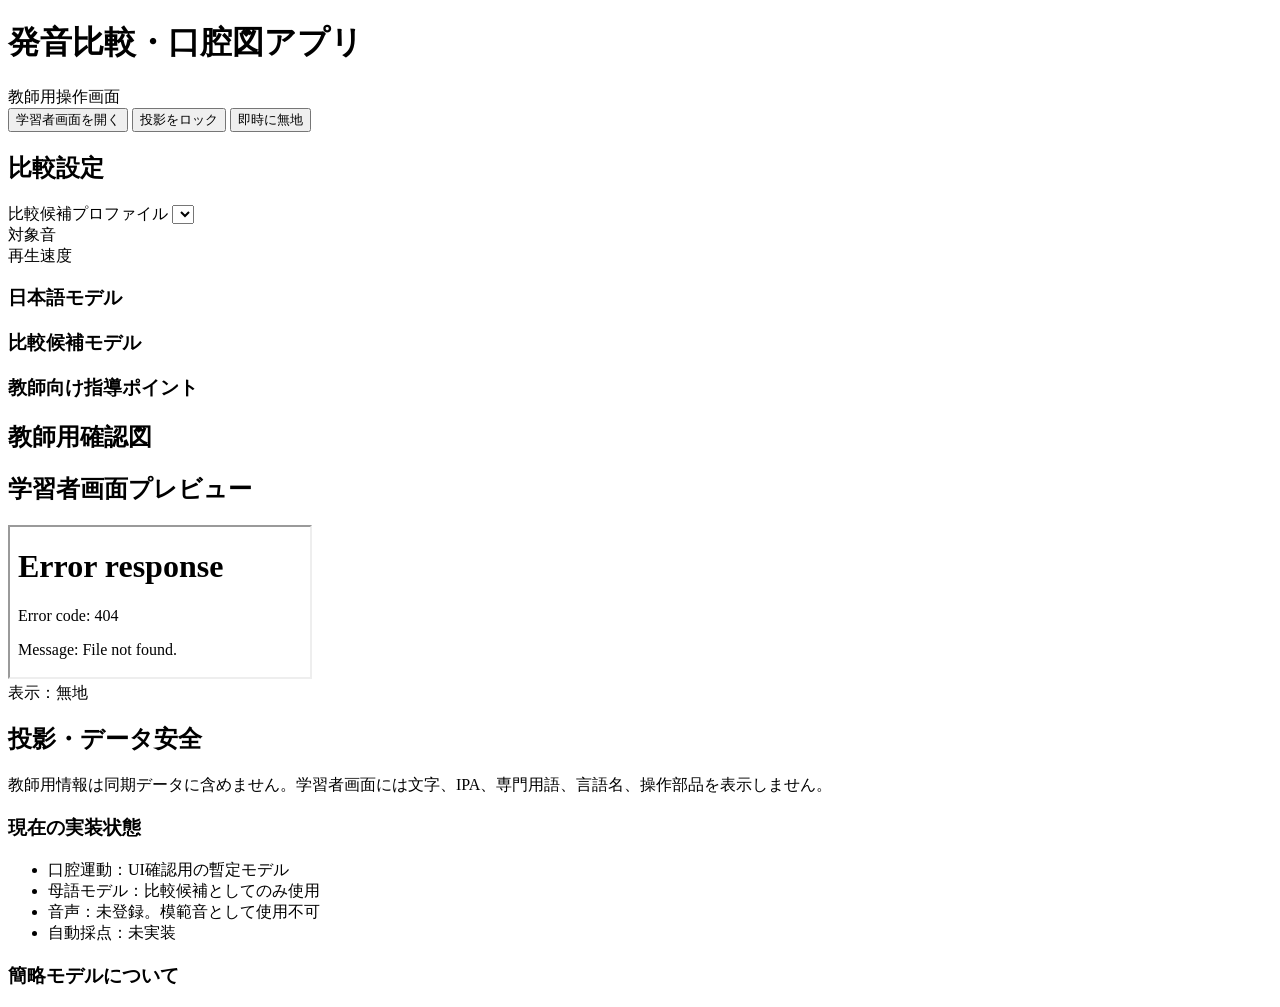
==== site/index.html @ e9795481 "feat: add teacher control screen" ====
<!doctype html>
<html lang="ja">
<head>
  <meta charset="utf-8">
  <meta name="viewport" content="width=device-width, initial-scale=1">
  <meta name="description" content="教師提示用・発音比較口腔図アプリ MVP">
  <title>発音比較・口腔図アプリ｜教師用</title>
  <link rel="stylesheet" href="assets/styles.css">
</head>
<body>
  <div class="teacher-app">
    <header class="teacher-header">
      <div>
        <h1>発音比較・口腔図アプリ</h1>
        <div class="version" id="versionLabel">教師用操作画面</div>
      </div>
      <div class="header-actions">
        <button type="button" class="secondary-button" id="openLearnerButton">学習者画面を開く</button>
        <button type="button" class="secondary-button lock-button" id="lockButton">投影をロック</button>
        <button type="button" class="danger-button" id="blankButton">即時に無地</button>
      </div>
    </header>

    <main class="teacher-main">
      <section class="panel left-column" aria-labelledby="settingsTitle">
        <h2 class="panel-title" id="settingsTitle">比較設定</h2>
        <div class="panel-body">
          <div class="field">
            <label for="profileSelect">比較候補プロファイル</label>
            <select id="profileSelect"></select>
          </div>

          <div class="field">
            <span class="field-label">対象音</span>
            <div class="sound-tabs" id="soundTabs"></div>
          </div>

          <div class="field">
            <span class="field-label">再生速度</span>
            <div class="speed-tabs" id="speedTabs"></div>
          </div>

          <div class="notice" id="profileWarning"></div>

          <div class="info-section">
            <h3>日本語モデル</h3>
            <dl class="info-grid" id="japaneseInfo"></dl>
          </div>

          <div class="info-section">
            <h3>比較候補モデル</h3>
            <dl class="info-grid" id="candidateInfo"></dl>
          </div>

          <div class="info-section">
            <h3>教師向け指導ポイント</h3>
            <ul id="coachingList"></ul>
          </div>

          <div class="status-row">
            <span class="badge warning" id="statusBadge"></span>
            <span class="badge" id="confidenceBadge"></span>
          </div>
        </div>
      </section>

      <section class="panel stage-panel" aria-labelledby="stageTitle">
        <h2 class="panel-title" id="stageTitle">教師用確認図</h2>
        <div class="teacher-stage">
          <div class="mouth-stage" id="teacherMouth"></div>
        </div>
        <div class="teacher-controls">
          <div class="scene-grid" id="sceneGrid"></div>
        </div>
      </section>

      <div class="right-column">
        <section class="panel" aria-labelledby="previewTitle">
          <h2 class="panel-title" id="previewTitle">学習者画面プレビュー</h2>
          <div class="panel-body">
            <div class="preview-wrap">
              <iframe class="preview-frame" id="previewFrame" src="learner.html?preview=1" title="学習者画面プレビュー"></iframe>
            </div>
            <div class="preview-status" id="previewStatus">表示：無地</div>
          </div>
        </section>

        <section class="panel" aria-labelledby="safetyTitle">
          <h2 class="panel-title" id="safetyTitle">投影・データ安全</h2>
          <div class="panel-body">
            <div class="notice">
              教師用情報は同期データに含めません。学習者画面には文字、IPA、専門用語、言語名、操作部品を表示しません。
            </div>
            <div class="info-section">
              <h3>現在の実装状態</h3>
              <ul>
                <li>口腔運動：UI確認用の暫定モデル</li>
                <li>母語モデル：比較候補としてのみ使用</li>
                <li>音声：未登録。模範音として使用不可</li>
                <li>自動採点：未実装</li>
              </ul>
            </div>
            <div class="info-section">
              <h3>簡略モデルについて</h3>
              <div class="notice" id="modelNote"></div>
            </div>
          </div>
        </section>
      </div>
    </main>
  </div>

  <script type="module" src="assets/teacher.js"></script>
</body>
</html>
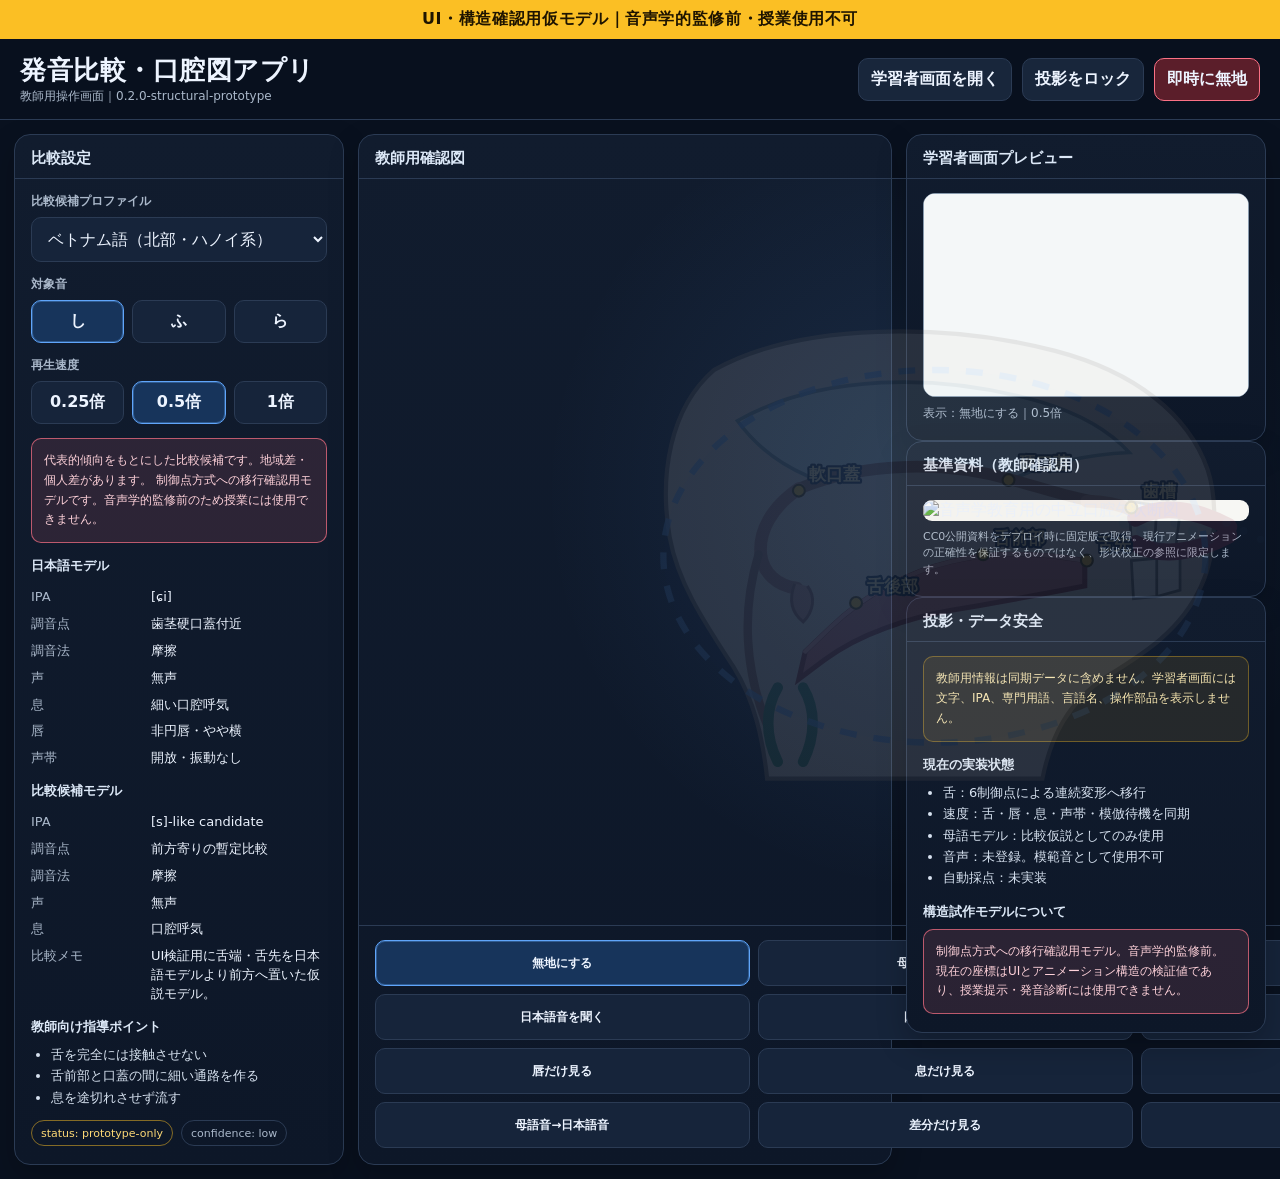
==== commit 8393d975: "ui: mark prototype limits and add teacher reference panel" ====
--- a/site/index.html
+++ b/site/index.html
@@ -3,12 +3,13 @@
 <head>
   <meta charset="utf-8">
   <meta name="viewport" content="width=device-width, initial-scale=1">
-  <meta name="description" content="教師提示用・発音比較口腔図アプリ MVP">
+  <meta name="description" content="教師提示用・発音比較口腔図アプリ 構造試作版">
   <title>発音比較・口腔図アプリ｜教師用</title>
   <link rel="stylesheet" href="assets/styles.css">
 </head>
 <body>
   <div class="teacher-app">
+    <div class="prototype-banner">UI・構造確認用仮モデル｜音声学的監修前・授業使用不可</div>
     <header class="teacher-header">
       <div>
         <h1>発音比較・口腔図アプリ</h1>
@@ -40,7 +41,7 @@
             <div class="speed-tabs" id="speedTabs"></div>
           </div>
 
-          <div class="notice" id="profileWarning"></div>
+          <div class="notice is-critical" id="profileWarning"></div>
 
           <div class="info-section">
             <h3>日本語モデル</h3>
@@ -85,6 +86,16 @@
           </div>
         </section>
 
+        <section class="panel" aria-labelledby="referenceTitle">
+          <h2 class="panel-title" id="referenceTitle">基準資料（教師確認用）</h2>
+          <div class="panel-body">
+            <figure class="reference-figure">
+              <img src="assets/vendor/phonetics/neutral.svg" alt="音声学教育用の中立口腔矢状断図">
+              <figcaption>CC0公開資料をデプロイ時に固定版で取得。現行アニメーションの正確性を保証するものではなく、形状校正の参照に限定します。</figcaption>
+            </figure>
+          </div>
+        </section>
+
         <section class="panel" aria-labelledby="safetyTitle">
           <h2 class="panel-title" id="safetyTitle">投影・データ安全</h2>
           <div class="panel-body">
@@ -94,15 +105,16 @@
             <div class="info-section">
               <h3>現在の実装状態</h3>
               <ul>
-                <li>口腔運動：UI確認用の暫定モデル</li>
-                <li>母語モデル：比較候補としてのみ使用</li>
+                <li>舌：6制御点による連続変形へ移行</li>
+                <li>速度：舌・唇・息・声帯・模倣待機を同期</li>
+                <li>母語モデル：比較仮説としてのみ使用</li>
                 <li>音声：未登録。模範音として使用不可</li>
                 <li>自動採点：未実装</li>
               </ul>
             </div>
             <div class="info-section">
-              <h3>簡略モデルについて</h3>
-              <div class="notice" id="modelNote"></div>
+              <h3>構造試作モデルについて</h3>
+              <div class="notice is-critical" id="modelNote"></div>
             </div>
           </div>
         </section>
--- a/site/assets/styles.css
+++ b/site/assets/styles.css
@@ -0,0 +1,237 @@
+:root {
+  color-scheme: dark;
+  font-family: "Noto Sans JP", "Yu Gothic UI", "Meiryo", system-ui, sans-serif;
+  --bg: #09111f;
+  --panel: #111c2e;
+  --panel-2: #16243a;
+  --line: #2b3b54;
+  --text: #edf4ff;
+  --muted: #aab8ca;
+  --accent: #60a5fa;
+  --accent-2: #34d399;
+  --danger: #fb7185;
+  --warning: #fbbf24;
+  --tongue: #d96b6b;
+  --air: #54b7dd;
+}
+
+* { box-sizing: border-box; }
+html, body { margin: 0; min-height: 100%; }
+body { background: var(--bg); color: var(--text); }
+button, select, input { font: inherit; }
+button { cursor: pointer; }
+button:disabled { cursor: not-allowed; opacity: .45; }
+
+.prototype-banner {
+  padding: 9px 16px;
+  text-align: center;
+  color: #1e1400;
+  background: #fbbf24;
+  font-weight: 900;
+  letter-spacing: .04em;
+}
+
+.teacher-app { min-height: 100vh; display: grid; grid-template-rows: auto auto 1fr; }
+.teacher-header {
+  display: flex;
+  align-items: center;
+  justify-content: space-between;
+  gap: 16px;
+  padding: 14px 20px;
+  border-bottom: 1px solid var(--line);
+  background: rgba(9, 17, 31, .96);
+  position: sticky;
+  top: 0;
+  z-index: 20;
+}
+.teacher-header h1 { margin: 0; font-size: clamp(18px, 2vw, 28px); letter-spacing: .02em; }
+.version { color: var(--muted); font-size: 12px; }
+.header-actions { display: flex; gap: 10px; flex-wrap: wrap; }
+.teacher-main {
+  min-height: 0;
+  display: grid;
+  grid-template-columns: minmax(260px, 330px) minmax(420px, 1fr) minmax(280px, 360px);
+  gap: 14px;
+  padding: 14px;
+}
+.panel {
+  background: linear-gradient(180deg, var(--panel), #0d1728);
+  border: 1px solid var(--line);
+  border-radius: 16px;
+  box-shadow: 0 12px 30px rgba(0, 0, 0, .22);
+  min-width: 0;
+}
+.panel-title {
+  margin: 0;
+  padding: 14px 16px 10px;
+  font-size: 15px;
+  color: #dce8f7;
+  border-bottom: 1px solid var(--line);
+}
+.panel-body { padding: 14px 16px 18px; }
+.field { display: grid; gap: 7px; margin-bottom: 14px; }
+.field label, .field-label { font-size: 12px; color: var(--muted); font-weight: 700; }
+select, input[type="range"] { width: 100%; }
+select {
+  color: var(--text);
+  background: var(--panel-2);
+  border: 1px solid var(--line);
+  border-radius: 10px;
+  padding: 11px 12px;
+}
+.sound-tabs, .speed-tabs { display: grid; grid-template-columns: repeat(3, 1fr); gap: 8px; }
+.sound-button, .speed-button, .scene-button, .secondary-button, .primary-button, .danger-button {
+  border: 1px solid var(--line);
+  color: var(--text);
+  background: var(--panel-2);
+  border-radius: 10px;
+  padding: 10px 12px;
+  min-height: 42px;
+  font-weight: 700;
+}
+.sound-button.is-active, .speed-button.is-active, .scene-button.is-active {
+  background: #17345b;
+  border-color: var(--accent);
+  box-shadow: inset 0 0 0 1px rgba(96, 165, 250, .35);
+}
+.primary-button { background: #155e75; border-color: #22d3ee; }
+.secondary-button { background: #18263b; }
+.danger-button { background: #5b1e2a; border-color: var(--danger); }
+.lock-button.is-active { background: #5a420e; border-color: var(--warning); }
+.notice {
+  padding: 12px;
+  border-radius: 10px;
+  background: rgba(251, 191, 36, .09);
+  border: 1px solid rgba(251, 191, 36, .35);
+  color: #f8e7b1;
+  font-size: 12px;
+  line-height: 1.65;
+}
+.notice.is-critical { background: rgba(251, 113, 133, .12); border-color: rgba(251, 113, 133, .7); color: #ffd2da; }
+.info-grid { display: grid; grid-template-columns: 110px 1fr; gap: 8px 10px; font-size: 13px; line-height: 1.45; }
+.info-grid dt { color: var(--muted); }
+.info-grid dd { margin: 0; }
+.info-section { margin-top: 14px; }
+.info-section h3 { margin: 0 0 8px; font-size: 13px; color: #dce8f7; }
+.info-section ul { margin: 0; padding-left: 20px; color: #d7e2f0; font-size: 13px; line-height: 1.65; }
+.status-row { display: flex; flex-wrap: wrap; gap: 8px; margin-top: 12px; }
+.badge { display: inline-flex; align-items: center; min-height: 26px; padding: 4px 9px; border: 1px solid var(--line); border-radius: 999px; font-size: 11px; color: var(--muted); }
+.badge.warning { border-color: rgba(251,191,36,.5); color: #fcd875; }
+.stage-panel { display: grid; grid-template-rows: auto minmax(360px, 1fr) auto; min-height: calc(100vh - 132px); }
+.teacher-stage {
+  min-height: 370px;
+  display: grid;
+  place-items: center;
+  padding: 18px;
+  background: radial-gradient(circle at 50% 42%, rgba(96,165,250,.12), transparent 55%);
+}
+.teacher-stage .mouth-stage { width: min(100%, 720px); aspect-ratio: 16 / 10; }
+.teacher-controls { border-top: 1px solid var(--line); padding: 14px 16px 16px; }
+.scene-grid { display: grid; grid-template-columns: repeat(3, minmax(0, 1fr)); gap: 8px; }
+.scene-button { font-size: 12px; padding: 8px; min-height: 46px; }
+.preview-wrap { background: #eef3f6; border-radius: 12px; overflow: hidden; aspect-ratio: 16/10; border: 1px solid #8799ac; }
+.preview-frame { width: 100%; height: 100%; border: 0; background: #f5f7f8; }
+.preview-status { margin-top: 8px; font-size: 12px; color: var(--muted); }
+.reference-figure { margin: 0; display: grid; gap: 8px; }
+.reference-figure img { width: 100%; max-height: 260px; object-fit: contain; background: #f7f7f4; border-radius: 9px; }
+.reference-figure figcaption { color: var(--muted); font-size: 11px; line-height: 1.5; }
+
+.mouth-stage { width: 100%; height: 100%; display: grid; place-items: center; }
+.mouth-svg {
+  width: 100%;
+  height: 100%;
+  overflow: visible;
+  --airflow-strength: 1;
+  --airflow-duration: 1150ms;
+  --glottis-duration: 140ms;
+  --velum-opacity: 0;
+  transform-origin: center;
+}
+.organ { transition: opacity .22s ease, filter .22s ease, stroke-width .22s ease; }
+.organ-tissue { fill: #e5d8cb; stroke: #796c63; stroke-width: 2; }
+.organ-nasal { fill: #d8eaec; stroke: #77939b; stroke-width: 1.7; }
+.landmark { fill: none; stroke-linecap: round; stroke-linejoin: round; }
+.organ-hard-palate { stroke: #9c6d5d; stroke-width: 5.5; }
+.organ-soft-palate { stroke: #b67f75; stroke-width: 6; }
+.organ-uvula { fill: #d7a096; stroke: #96655d; stroke-width: 1.4; }
+.organ-alveolar { stroke: #c38b77; stroke-width: 6; }
+.organ-pharynx { stroke: #9d7569; stroke-width: 4; }
+.organ-teeth { fill: #fffdf7; stroke: #716d67; stroke-width: 1.3; }
+.organ-lower-teeth { transform-origin: center; }
+.organ-tongue { fill: #d87575; stroke: #8f3333; stroke-width: 2.4; }
+.organ-tongue-surface { fill: none; stroke: #f1a2a2; stroke-width: 2; stroke-linecap: round; opacity: .92; }
+.organ-tongue-ghost { fill: none; stroke: #2673d9; stroke-width: 4; stroke-dasharray: 7 6; opacity: 0; }
+.organ-lip { fill: none; stroke: #a63752; stroke-width: 8; stroke-linecap: round; }
+.organ-glottis { stroke: #3b8c66; stroke-width: 5; fill: none; stroke-linecap: round; }
+.organ-nasal-air { fill: none; stroke: var(--air); stroke-width: 4; stroke-dasharray: 6 7; opacity: var(--velum-opacity); }
+.air-particle { fill: var(--air); opacity: calc(.15 + var(--airflow-strength) * .65); }
+.focus-ring { fill: rgba(96,165,250,.04); stroke: rgba(96,165,250,.72); stroke-width: 3; stroke-dasharray: 8 8; transform-box: fill-box; transform-origin: center; }
+.teacher-landmarks { pointer-events: none; }
+.landmark-dot { fill: #fbbf24; stroke: #523a00; stroke-width: 1; }
+.landmark-label { fill: #f9e5a5; font-size: 8px; font-weight: 800; paint-order: stroke; stroke: #18263b; stroke-width: 2px; stroke-linejoin: round; }
+.mouth-svg.is-compact .teacher-landmarks { display: none; }
+.mouth-svg.is-playing .air-particle { animation: airflow var(--airflow-duration) linear infinite; }
+.mouth-svg.is-voiced .glottis-left { animation: glottis-left var(--glottis-duration) ease-in-out infinite alternate; }
+.mouth-svg.is-voiced .glottis-right { animation: glottis-right var(--glottis-duration) ease-in-out infinite alternate; }
+.mouth-svg.is-lip-dental .organ-upper-lip { stroke-width: 5; }
+.mouth-svg.is-lip-dental .organ-lower-lip { transform: translate(-2px, -5px); }
+.mouth-svg[data-focus="tongue"] .organ:not(.organ-tongue):not(.organ-tongue-ghost):not(.organ-tongue-surface) { opacity: .2; filter: grayscale(.7); }
+.mouth-svg[data-focus="tongue"] .organ-tongue { stroke-width: 4; }
+.mouth-svg[data-focus="lips"] .organ:not(.organ-lip) { opacity: .17; filter: grayscale(.8); }
+.mouth-svg[data-focus="lips"] .organ-lip { stroke-width: 12; }
+.mouth-svg[data-focus="airflow"] .organ:not(.organ-airflow):not(.organ-nasal-air) { opacity: .16; filter: grayscale(.85); }
+.mouth-svg[data-focus="airflow"] .air-particle { r: 4; opacity: .95; }
+.mouth-svg[data-focus="voice"] .organ:not(.organ-glottis) { opacity: .16; filter: grayscale(.85); }
+.mouth-svg[data-focus="voice"] .organ-glottis { stroke-width: 8; }
+@keyframes airflow {
+  0% { transform: translateX(-12px) scale(.6); opacity: .05; }
+  35% { opacity: calc(.3 + var(--airflow-strength) * .6); }
+  100% { transform: translateX(52px) scale(1.1); opacity: 0; }
+}
+@keyframes glottis-left { from { transform: translateX(0); } to { transform: translateX(4px); } }
+@keyframes glottis-right { from { transform: translateX(0); } to { transform: translateX(-4px); } }
+
+body.learner-body { color-scheme: light; overflow: hidden; background: #f4f7f8; }
+.learner-stage {
+  --imitate-duration: 4400ms;
+  width: 100vw;
+  height: 100vh;
+  display: grid;
+  place-items: center;
+  position: relative;
+  background: radial-gradient(circle at 50% 48%, rgba(105, 148, 171, .14), transparent 53%), #f4f7f8;
+  transition: background .25s ease;
+}
+.learner-stage.is-blank { background: #f4f7f8; }
+.learner-stage.is-blank .learner-mouth { opacity: 0; }
+.learner-mouth { width: min(92vw, 1120px); height: min(90vh, 760px); transition: opacity .22s ease; }
+.learner-stage.is-preview .learner-mouth { width: 94%; height: 94%; }
+.learner-stage.is-preview { width: 100%; height: 100%; }
+.learner-stage.is-imitate::before {
+  content: '';
+  position: absolute;
+  width: min(78vw, 850px);
+  aspect-ratio: 1;
+  border-radius: 50%;
+  border: 8px solid rgba(57, 119, 151, .16);
+  animation: learner-breath var(--imitate-duration) ease-in-out 3;
+}
+@keyframes learner-breath {
+  0%, 24% { transform: scale(.72); opacity: .05; }
+  35% { transform: scale(.96); opacity: .24; }
+  50%, 80% { transform: scale(1.03); opacity: .12; }
+  100% { transform: scale(.72); opacity: .05; }
+}
+
+@media (max-width: 1180px) {
+  .teacher-main { grid-template-columns: 290px 1fr; }
+  .right-column { grid-column: 1 / -1; display: grid; grid-template-columns: 1fr 1fr; gap: 14px; }
+  .stage-panel { min-height: 720px; }
+}
+@media (max-width: 760px) {
+  .teacher-header { align-items: flex-start; flex-direction: column; }
+  .teacher-main { grid-template-columns: 1fr; }
+  .right-column { grid-template-columns: 1fr; }
+  .stage-panel { min-height: 680px; }
+  .scene-grid { grid-template-columns: repeat(2, minmax(0, 1fr)); }
+}
